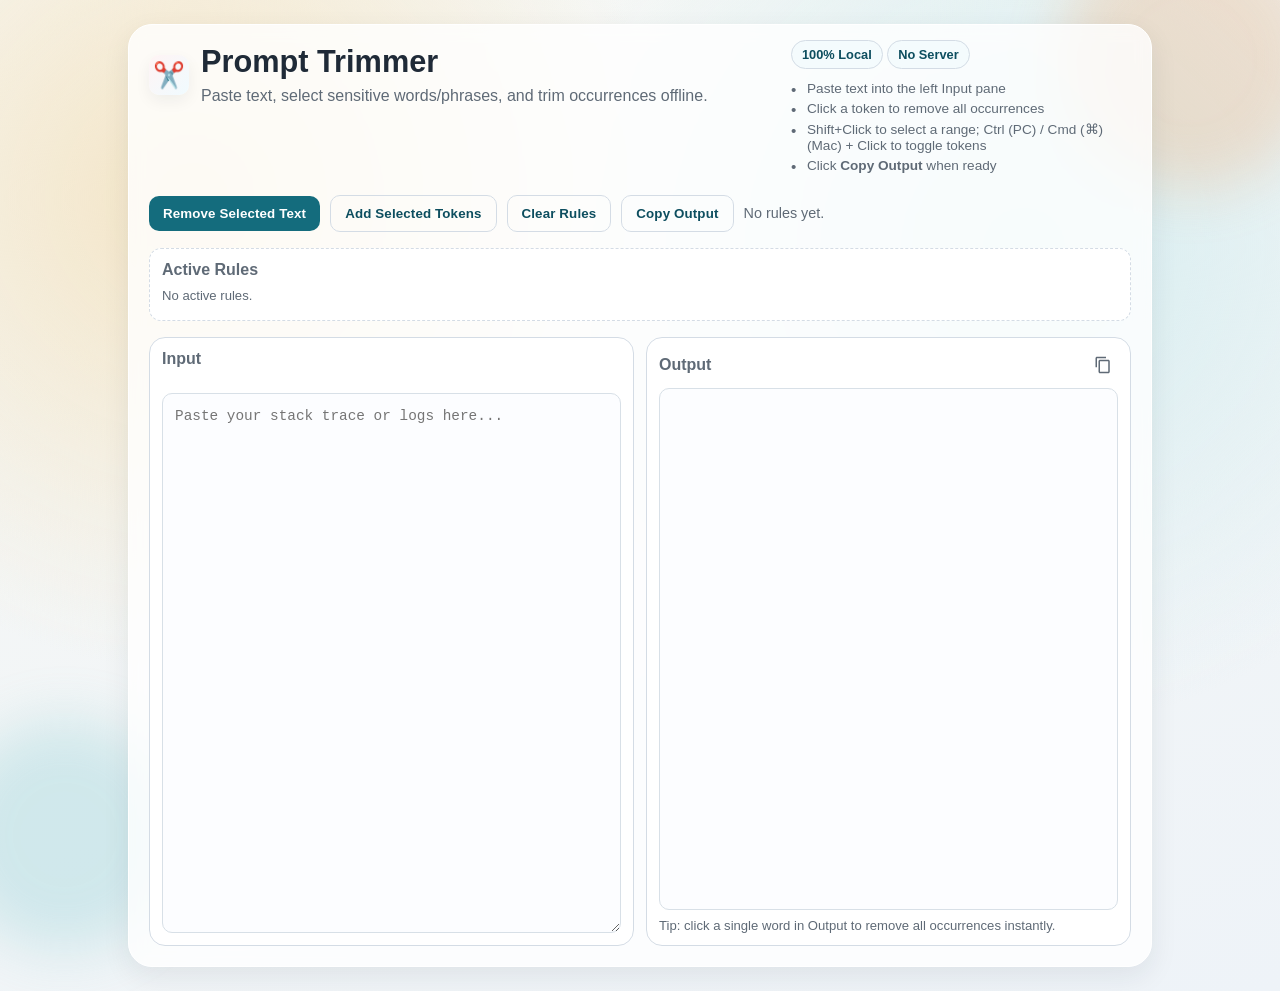
==== index.html @ 72872fd7 "Make UI responsive and touch-friendly: better token tap targets, stacked controls on small screens, " ====
<!doctype html>
<html lang="en">
  <head>
    <meta charset="UTF-8" />
    <meta name="viewport" content="width=device-width, initial-scale=1.0" />
    <title>Prompt Trimmer</title>
    <link rel="icon" href="favicon.svg" type="image/svg+xml">
    <link rel="stylesheet" href="styles.css" />
  </head>
  <body>
    <div class="bg-shape bg-shape-a" aria-hidden="true"></div>
    <div class="bg-shape bg-shape-b" aria-hidden="true"></div>

    <main class="app-shell">
      <header class="app-header">
        <div style="display:flex;align-items:center;gap:12px;">
          <span class="logo" aria-hidden="true">✂️</span>
          <div>
            <h1>Prompt Trimmer</h1>
            <p>Paste text, select sensitive words/phrases, and trim occurrences offline.</p>
          </div>
        </div>
        <div class="header-badges">
          <div>
            <span class="badge">100% Local</span>
            <span class="badge">No Server</span>
          </div>
          <ul class="usage-list" aria-label="Usage tips">
            <li>Paste text into the left Input pane</li>
            <li>Click a token to remove all occurrences</li>
            <li>Shift+Click to select a range; Ctrl (PC) / Cmd (⌘) (Mac) + Click to toggle tokens</li>
            <li>Click <strong>Copy Output</strong> when ready</li>
          </ul>
        </div>
      </header>

      <section class="controls" aria-label="Trimming Controls">
        <button id="add-selection" type="button">Remove Selected Text</button>
        <button id="add-selected-rule" type="button" class="ghost">Add Selected Tokens</button>
        <button id="clear-rules" type="button" class="ghost">Clear Rules</button>
        <button id="copy-output" type="button" class="ghost">Copy Output</button>
        <p id="status" role="status" aria-live="polite">No rules yet.</p>
      </section>

      <section class="rules-panel" aria-label="Active Remove Rules">
        <h2>Active Rules</h2>
        <div id="rules-list" class="rules-list"></div>
      </section>

      <section class="workspace" aria-label="Text Work Area">
        <article class="pane">
          <h2>Input</h2>
          <textarea
            id="input-text"
            spellcheck="false"
            placeholder="Paste your stack trace or logs here..."
          ></textarea>
        </article>

        <article class="pane">
          <div class="pane-header">
            <h2>Output</h2>
            <button id="copy-output-inline" class="icon-btn" title="Copy Output">
              <svg viewBox="0 0 24 24" width="18" height="18" aria-hidden="true" focusable="false">
                <path d="M16 1H4c-1.1 0-2 .9-2 2v12h2V3h12V1zm3 4H8c-1.1 0-2 .9-2 2v14c0 1.1.9 2 2 2h11c1.1 0 2-.9 2-2V7c0-1.1-.9-2-2-2zm0 16H8V7h11v14z"></path>
              </svg>
            </button>
          </div>
          <pre id="output-text" class="output" tabindex="0"></pre>
          <p class="hint">Tip: click a single word in Output to remove all occurrences instantly.</p>
        </article>
      </section>
    </main>

    <script src="app.js"></script>
  </body>
</html>
---- styles.css ----
:root {
  --bg: #f7f8f5;
  --surface: #ffffffcc;
  --surface-solid: #ffffff;
  --text: #1f2a37;
  --muted: #5f6a76;
  --accent: #146c7d;
  --accent-strong: #0d4e5f;
  --line: #d4dce5;
  --danger: #a63535;
  --radius: 16px;
  --shadow: 0 10px 28px rgba(25, 39, 56, 0.08);
}

* {
  box-sizing: border-box;
}

html,
body {
  margin: 0;
  min-height: 100%;
  font-family: "Space Grotesk", "Segoe UI", sans-serif;
  color: var(--text);
  background: radial-gradient(circle at 15% 20%, #f4e5c6, transparent 35%),
    radial-gradient(circle at 80% 25%, #d6edf0, transparent 38%),
    linear-gradient(160deg, #f7f8f5 0%, #eef3f8 100%);
}

body {
  padding: 24px;
  overflow-x: hidden;
}

.bg-shape {
  position: fixed;
  z-index: 0;
  pointer-events: none;
  border-radius: 999px;
  filter: blur(28px);
  opacity: 0.28;
}

.bg-shape-a {
  width: 260px;
  height: 260px;
  right: -40px;
  top: -70px;
  background: #f0a86f;
}

.bg-shape-b {
  width: 230px;
  height: 230px;
  left: -50px;
  bottom: -50px;
  background: #7ac7cf;
}

.app-shell {
  position: relative;
  z-index: 1;
  /* use viewport percentage for wider appearance on large screens */
  width: min(80vw, 1400px);
  margin: 0 auto;
  background: var(--surface);
  border: 1px solid #ffffff;
  border-radius: 24px;
  box-shadow: var(--shadow);
  backdrop-filter: blur(8px);
  padding: 20px;
  display: grid;
  gap: 16px;
  animation: fade-up 280ms ease-out;
}

.app-header {
  display: flex;
  justify-content: space-between;
  gap: 16px;
  align-items: flex-start;
}

h1,
h2 {
  margin: 0;
  line-height: 1.1;
}

h1 {
  font-size: clamp(1.6rem, 2.4vw, 2.2rem);
}

h2 {
  font-size: 1rem;
  font-weight: 700;
  color: var(--muted);
}

.app-header p {
  margin: 8px 0 0;
  color: var(--muted);
}

.header-badges {
  display: flex;
  gap: 8px;
  flex-wrap: wrap;
}

.badge {
  border: 1px solid var(--line);
  color: var(--accent-strong);
  background: #f4fbfd;
  padding: 6px 10px;
  border-radius: 999px;
  font-size: 0.8rem;
  font-weight: 600;
}

.logo {
  font-size: 1.6rem;
  width: 40px;
  height: 40px;
  display: inline-grid;
  place-items: center;
  border-radius: 10px;
  background: linear-gradient(135deg,#fff4f4,#f0fbff);
  box-shadow: 0 6px 16px rgba(20,35,45,0.06);
}

.controls {
  display: flex;
  flex-wrap: wrap;
  gap: 10px;
  align-items: center;
}

button {
  border: none;
  background: var(--accent);
  color: white;
  border-radius: 10px;
  padding: 10px 14px;
  font-weight: 700;
  letter-spacing: 0.01em;
  cursor: pointer;
  transition: transform 120ms ease, background 120ms ease;
}

button:hover {
  transform: translateY(-1px);
  background: var(--accent-strong);
}

button.ghost {
  background: transparent;
  color: var(--accent-strong);
  border: 1px solid var(--line);
}

button.ghost:hover {
  background: #edf5f7;
}

#status {
  margin: 0;
  color: var(--muted);
  font-size: 0.9rem;
}

.rules-panel {
  border: 1px dashed var(--line);
  border-radius: 12px;
  padding: 12px;
  background: var(--surface-solid);
}

.rules-list {
  margin-top: 10px;
  display: flex;
  flex-wrap: wrap;
  gap: 8px;
  min-height: 20px;
}

.rule-chip {
  background: #fceaea;
  border: 1px solid #edc4c4;
  color: #5f1f1f;
  border-radius: 999px;
  padding: 5px 8px;
  font-size: 0.85rem;
  display: inline-flex;
  align-items: center;
  gap: 8px;
}

.rule-chip button {
  background: transparent;
  color: var(--danger);
  border: none;
  font-size: 0.85rem;
  line-height: 1;
  padding: 0;
}

.workspace {
  display: grid;
  grid-template-columns: 1fr 1fr;
  gap: 12px;
}

.pane {
  display: grid;
  gap: 8px;
  background: var(--surface-solid);
  border: 1px solid var(--line);
  border-radius: var(--radius);
  padding: 12px;
}

.pane-header {
  display: flex;
  align-items: center;
  justify-content: space-between;
  gap: 12px;
}

.icon-btn {
  background: transparent;
  border: none;
  padding: 6px;
  border-radius: 8px;
  cursor: pointer;
  display: inline-grid;
  place-items: center;
}

.icon-btn svg {
  fill: var(--muted);
}

.icon-btn:hover {
  background: #f2fbfd;
}

textarea,
.output {
  width: 100%;
  min-height: 58vh;
  border: 1px solid #d8e0e7;
  border-radius: 10px;
  padding: 12px;
  font-family: "IBM Plex Mono", "Cascadia Mono", ui-monospace, monospace;
  font-size: 0.9rem;
  line-height: 1.45;
  background: #fcfdff;
  color: #22313f;
}

textarea {
  resize: vertical;
}

.output {
  margin: 0;
  overflow: auto;
  white-space: pre-wrap;
  word-break: break-word;
}

.token {
  cursor: pointer;
  border-radius: 4px;
  transition: background-color 120ms ease;
}

.token:hover {
  background: #dff1f4;
}

.token.selected {
  background: #ffdfe0;
  outline: 2px solid rgba(166, 30, 30, 0.07);
}

/* Touch-friendly tokens */
.token {
  display: inline-block;
  padding: 3px 8px;
  margin: 0 2px;
  -webkit-tap-highlight-color: transparent;
  touch-action: manipulation;
  user-select: none;
}

/* Make interactive controls stack and enlarge on small screens */
@media (max-width: 720px) {
  .controls {
    flex-direction: column;
    align-items: stretch;
  }

  .controls button,
  .icon-btn {
    width: 100%;
    justify-content: center;
  }

  .header-badges {
    flex-direction: row;
    gap: 8px;
    align-items: center;
  }

  .usage-list {
    display: none;
  }

  textarea,
  .output {
    font-size: 1rem;
  }
}

/* Larger font and spacing on very large screens */
@media (min-width: 1400px) {
  :root {
    --radius: 18px;
  }

  textarea,
  .output {
    font-size: 1rem;
  }
}

.hint {
  margin: 0;
  color: var(--muted);
  font-size: 0.82rem;
}

@keyframes fade-up {
  from {
    opacity: 0;
    transform: translateY(8px);
  }
  to {
    opacity: 1;
    transform: translateY(0);
  }
}

@media (max-width: 900px) {
  body {
    padding: 12px;
  }

  .workspace {
    grid-template-columns: 1fr;
  }

  textarea,
  .output {
    min-height: 36vh;
  }
  .app-shell {
    width: 100%;
  }
}

.usage-list {
  margin: 6px 0 0 0;
  padding-left: 0;
  color: var(--muted);
  font-size: 0.85rem;
  line-height: 1.2;
  list-style: none;
}

.usage-list li {
  position: relative;
  padding-left: 16px;
  margin-bottom: 4px;
}

.usage-list li::before {
  content: "•";
  position: absolute;
  left: 0;
  top: 0;
  color: var(--muted);
  font-size: 0.95rem;
  line-height: 1.2;
}

/* Ensure the usage list text aligns left of its container so bullets sit correctly */
.usage-list {
  text-align: left;
  align-self: flex-end;
  max-width: 340px;
}

.header-badges {
  display: flex;
  gap: 12px;
  align-items: flex-start;
  flex-direction: column;
  text-align: right;
}
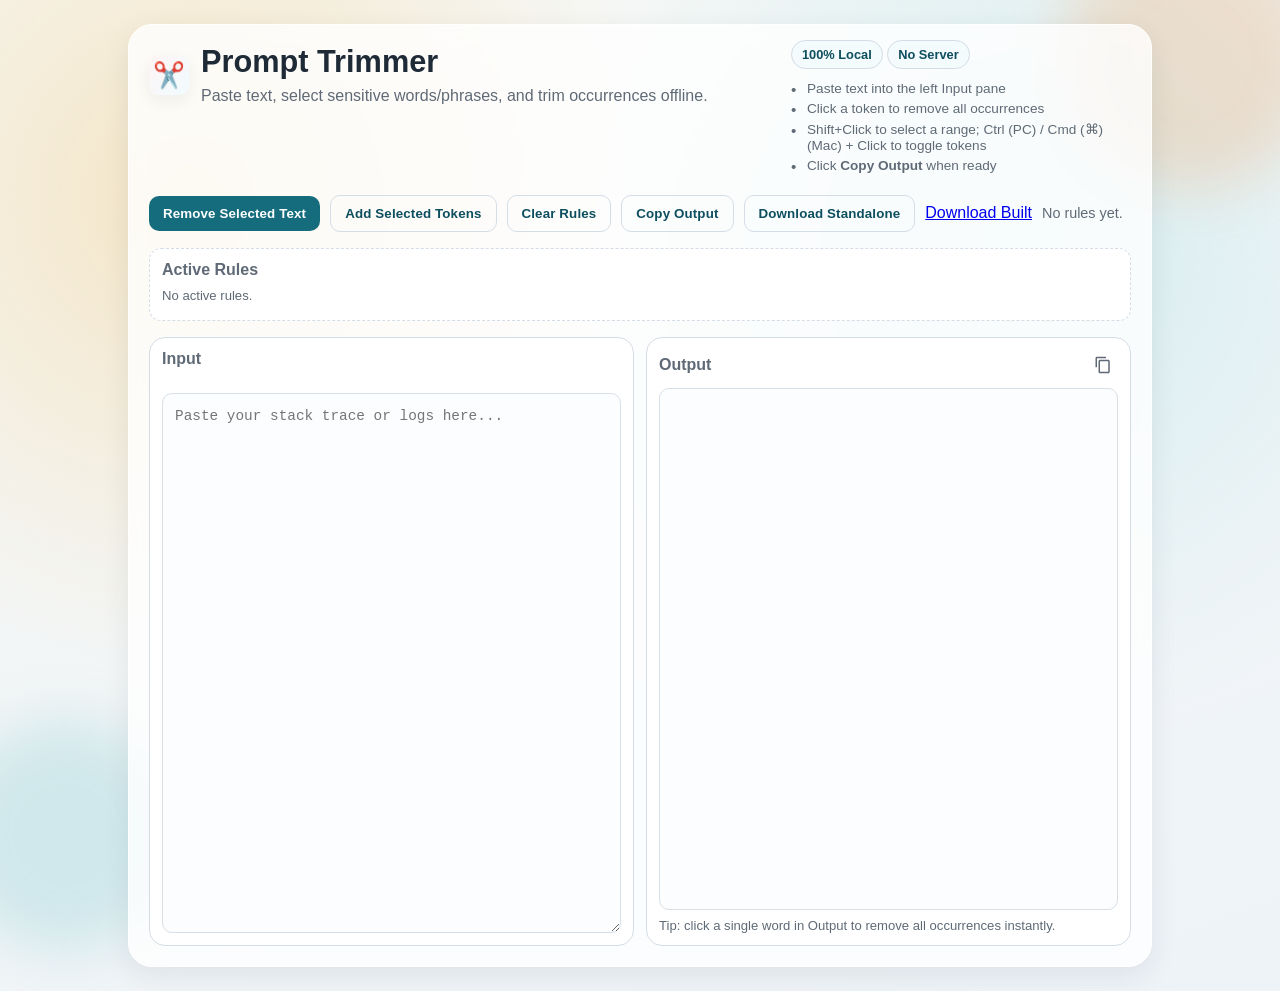
==== commit d828b0b8: "Add direct download link to built prompt-trimmer.html and update README with GitHub Pages instructio" ====
--- a/index.html
+++ b/index.html
@@ -39,6 +39,8 @@
         <button id="add-selected-rule" type="button" class="ghost">Add Selected Tokens</button>
         <button id="clear-rules" type="button" class="ghost">Clear Rules</button>
         <button id="copy-output" type="button" class="ghost">Copy Output</button>
+        <button id="download-standalone" type="button" class="ghost">Download Standalone</button>
+        <a id="download-built" class="ghost" href="/prompt-trimmer.html" download>Download Built</a>
         <p id="status" role="status" aria-live="polite">No rules yet.</p>
       </section>
 
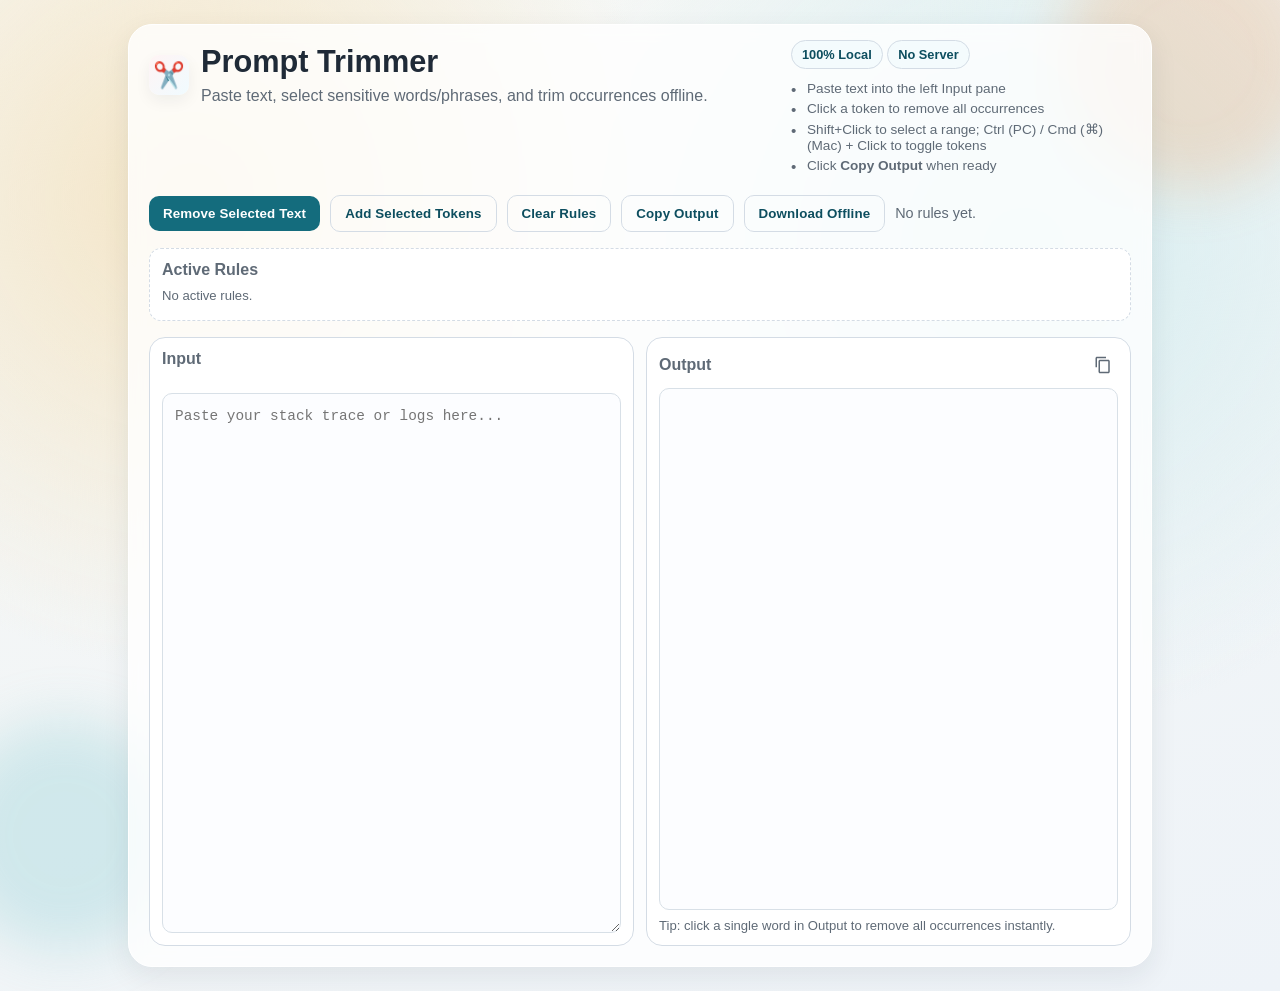
==== commit 21e30dbd: "Use Download Offline button (styled) and wire it to prompt-trimmer.html download" ====
--- a/index.html
+++ b/index.html
@@ -39,8 +39,7 @@
         <button id="add-selected-rule" type="button" class="ghost">Add Selected Tokens</button>
         <button id="clear-rules" type="button" class="ghost">Clear Rules</button>
         <button id="copy-output" type="button" class="ghost">Copy Output</button>
-        <button id="download-standalone" type="button" class="ghost">Download Standalone</button>
-        <a id="download-built" class="ghost" href="/prompt-trimmer.html" download>Download Built</a>
+        <button id="download-offline" type="button" class="ghost">Download Offline</button>
         <p id="status" role="status" aria-live="polite">No rules yet.</p>
       </section>
 
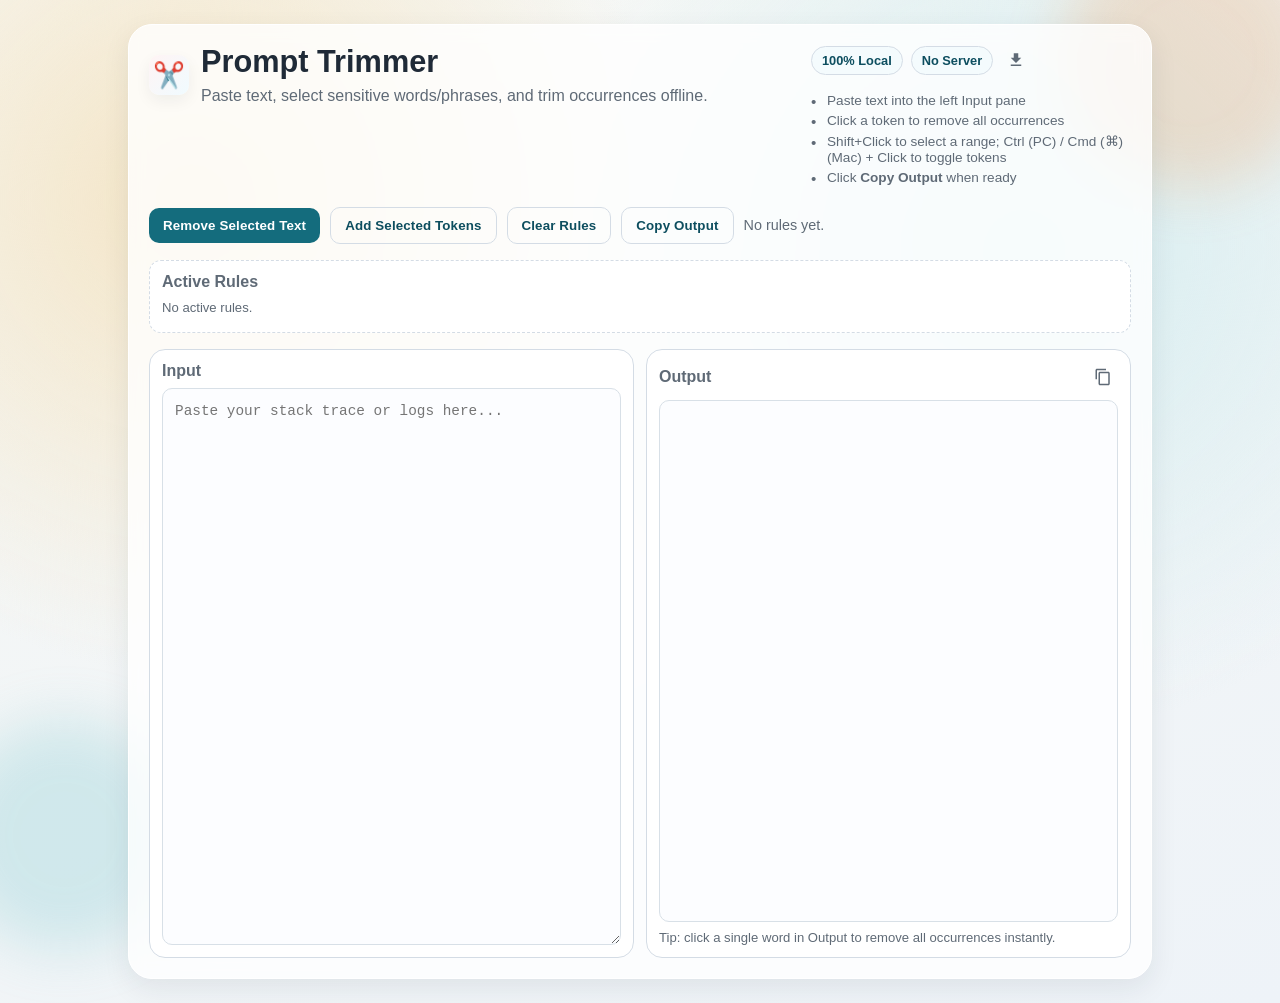
==== commit dac0aa0b: "ci: add GitHub Pages deploy workflow (push to main)" ====
--- a/index.html
+++ b/index.html
@@ -21,9 +21,14 @@
           </div>
         </div>
         <div class="header-badges">
-          <div>
+          <div style="display:flex;align-items:center;gap:8px;">
             <span class="badge">100% Local</span>
             <span class="badge">No Server</span>
+            <button id="download-offline" class="icon-btn" title="Download prompt-trimmer.html">
+              <svg viewBox="0 0 24 24" width="18" height="18" aria-hidden="true" focusable="false">
+                <path d="M19 9h-4V3H9v6H5l7 7 7-7zM5 18v2h14v-2H5z"></path>
+              </svg>
+            </button>
           </div>
           <ul class="usage-list" aria-label="Usage tips">
             <li>Paste text into the left Input pane</li>
@@ -39,7 +44,7 @@
         <button id="add-selected-rule" type="button" class="ghost">Add Selected Tokens</button>
         <button id="clear-rules" type="button" class="ghost">Clear Rules</button>
         <button id="copy-output" type="button" class="ghost">Copy Output</button>
-        <button id="download-offline" type="button" class="ghost">Download Offline</button>
+        <!-- Download moved to header as an icon button -->
         <p id="status" role="status" aria-live="polite">No rules yet.</p>
       </section>
 
--- a/styles.css
+++ b/styles.css
@@ -212,7 +212,8 @@
 }
 
 .pane {
-  display: grid;
+  display: flex;
+  flex-direction: column;
   gap: 8px;
   background: var(--surface-solid);
   border: 1px solid var(--line);
@@ -225,6 +226,11 @@
   align-items: center;
   justify-content: space-between;
   gap: 12px;
+}
+
+.pane-header h2 {
+  margin: 0;
+  flex: 1;
 }
 
 .icon-btn {
@@ -248,7 +254,7 @@
 textarea,
 .output {
   width: 100%;
-  min-height: 58vh;
+  height: 58vh;
   border: 1px solid #d8e0e7;
   border-radius: 10px;
   padding: 12px;
@@ -259,6 +265,13 @@
   color: #22313f;
 }
 
+/* Ensure textareas inside panes don't push headers down */
+.pane textarea,
+.pane .output {
+  flex: 1 1 auto;
+  min-height: 0;
+}
+
 textarea {
   resize: vertical;
 }
@@ -302,10 +315,13 @@
     align-items: stretch;
   }
 
-  .controls button,
-  .icon-btn {
+  .controls button {
     width: 100%;
     justify-content: center;
+  }
+
+  .icon-btn {
+    width: auto;
   }
 
   .header-badges {
@@ -399,8 +415,7 @@
 /* Ensure the usage list text aligns left of its container so bullets sit correctly */
 .usage-list {
   text-align: left;
-  align-self: flex-end;
-  max-width: 340px;
+  max-width: 320px;
 }
 
 .header-badges {
@@ -408,5 +423,19 @@
   gap: 12px;
   align-items: flex-start;
   flex-direction: column;
-  text-align: right;
-}
+  text-align: left;
+}
+
+/* Stack header on narrow screens to avoid overlap */
+@media (max-width: 900px) {
+  .app-header {
+    flex-direction: column;
+    align-items: stretch;
+    gap: 12px;
+  }
+
+  .header-badges {
+    align-items: flex-start;
+    text-align: left;
+  }
+}
